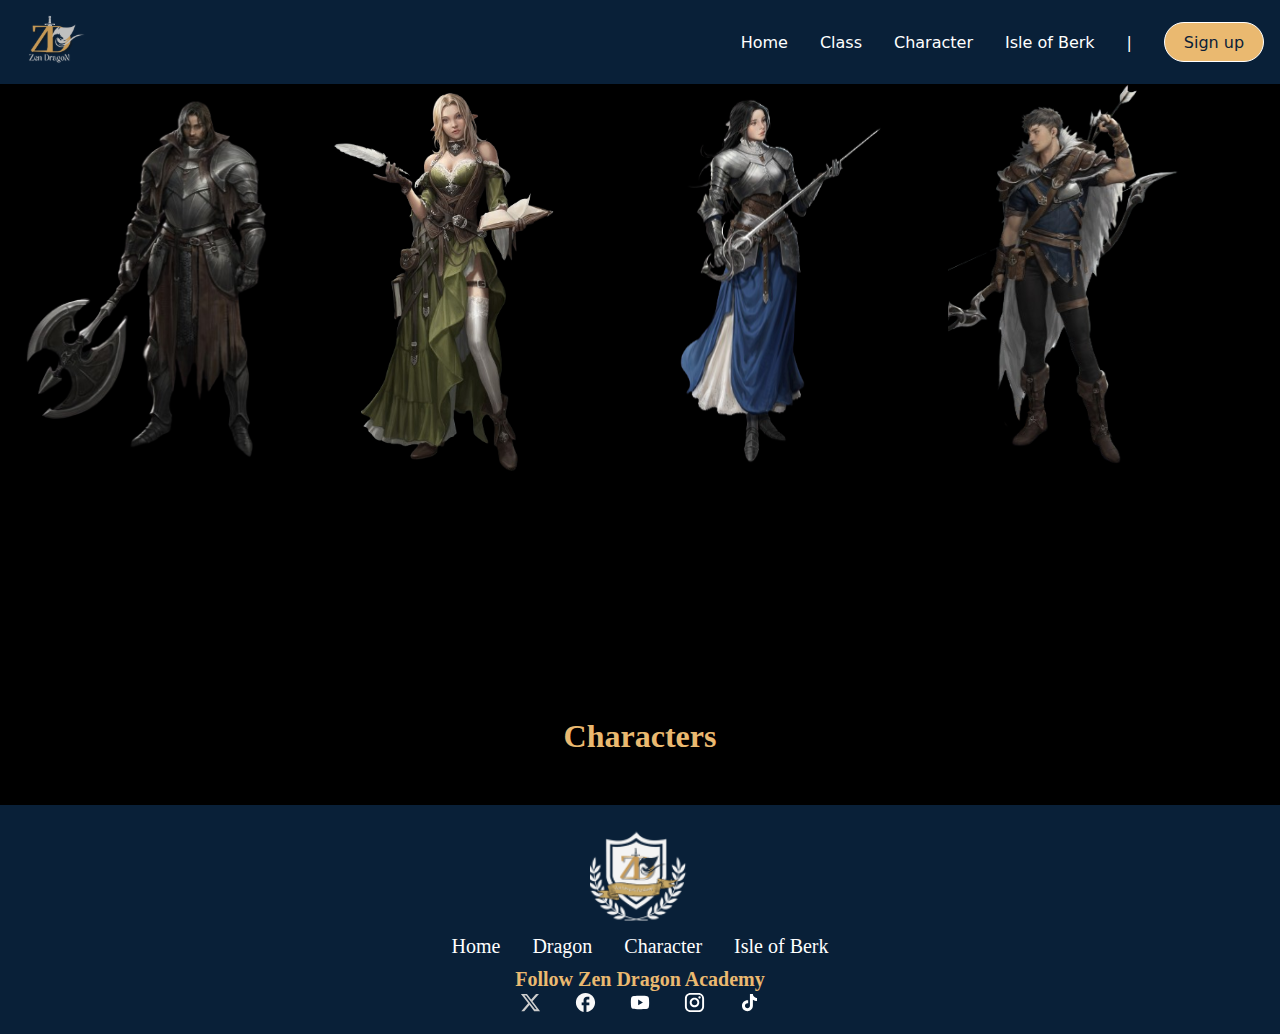
==== character/index.html @ 6b6a1bbd "Update index.html" ====
<!DOCTYPE html>
<html lang="en">
<head>
    <meta charset="UTF-8">
    <meta name="viewport" content="width=device-width, initial-scale=1.0">
    <title>Chracter</title>
    <link rel="stylesheet" href="style.css">
</head>
<body>
    <nav>
        <div class="logo">
            <img src="../asset/logo_navbar.svg" alt="Zen-Dragon-logo" />
        </div>
        <div id="menu-icon" class="menu-icon">
            <img src="../asset/bar.svg">
        </div>
        <ul id="menu-list" class="hidden">
            <li>
                <a href="../main_page/main_page.html">Home</a>
            </li>
            <li>
                <a href="../class/dragon.html">Class</a>
            </li>
            <li>
                <a href="#">Character</a>
            </li>
            <li>
                <a href="../isle/index.html">Isle of Berk</a>
            </li>
            <div class="pembatas">
                <li><a>|</a></li>
            </div>
            <div class="sign-up" id="sign-up">
                <li>
                <a href="../register/register.html">Sign up</a>
                </li>
            </div>
        </ul>
    </nav>
    <main>
        <div class="grid-besar">
            <div class="char" id="maskparent" onclick="showDescription(0)">
                <img src="../asset/char1.svg" id="mask" alt="" class="img-char">
            </div>
            <div class="char" id="maskparent" onclick="showDescription(1)">
                <img src="../asset/char2.svg" id="mask" alt="" class="img-char">
            </div>
            <div class="char" id="maskparent" onclick="showDescription(2)">
                <img src="../asset/char3.svg" id="mask" alt="" class="img-char">
            </div>
            <div class="char" id="maskparent" onclick="showDescription(3)">
                <img src="../asset/char4.svg" id="mask" alt="" class="img-char">
            </div>
        </div>
        <h1 class="h1-judul">Characters</h1>
        <div class="grid-desc" id="desc0" style="display: none;">
            <div class="grid1">
                <img src="../asset/Warrior.webp" alt="" class="img-desc">
                <h1 class="h1-desc">Grim Stonecleaver</h1>
                <h3 class="h3-desc">Sebagai seorang ahli kapak yang terlatih dengan baik, Grim memiliki kekuatan fisik yang luar biasa dan menguasai berbagai teknik pertempuran menggunakan kapak. Dia juga memiliki ketangguhan yang tangguh, memungkinkannya untuk bertahan dalam pertempuran yang penuh tekanan.</h2>
                </div>
            <div class="grid2">
                <img src="../asset/warriorb.webp" alt="" class="img-char-desc">
            </div>
        </div>
        <div class="grid-desc" id="desc1" style="display: none;">
            <div class="grid1">
                <img src="../asset/Mage.webp" alt="" class="img-desc">
                <h1 class="h1-desc">Selena Frostwind</h1>
                <h3 class="h3-desc">Sebagai seorang ahli sihir yang terampil, Selena memiliki akses ke berbagai jenis sihir, mulai dari sihir elemen hingga sihir ilusi. Dia memiliki keahlian yang luar biasa dalam memanipulasi energi sihir dan membangkitkan kekuatan alam.</h2>
                </div>
            <div class="grid2">
                <img src="../asset/elrf.webp" alt="" class="img-char-desc">
            </div>
        </div>
        <div class="grid-desc" id="desc2" style="display: none;">
            <div class="grid1">
                <img src="../asset/Guardian.webp" alt="" class="img-desc">
                <h1 class="h1-desc">Lyra Stormblade</h1>
                <h3 class="h3-desc">Sebagai seorang ahli pedang yang terlatih dengan baik, Lyra menguasai berbagai teknik bela diri dan strategi pertempuran. Kecepatan dan ketepatan gerakannya membuatnya sulit ditandingi dalam pertarungan satu lawan satu.</h2>
                </div>
            <div class="grid2">
                <img src="../asset/guardianb.webp" alt="" class="img-char-desc">
            </div>
        </div>
        <div class="grid-desc" id="desc3" style="display:none;">
            <div class="grid1">
                <img src="../asset/Archer.webp" alt="" class="img-desc">
                <h1 class="h1-desc">Thalgar Ironshield</h1>
                <h3 class="h3-desc">Sebagai seorang ksatria yang terlatih dengan baik, Thalgar menguasai seni bela diri dan taktik pertempuran. Dia juga memiliki kekuatan fisik yang luar biasa dan ketahanan yang tangguh.</h2>
                </div>
            <div class="grid2">
                <img src="../asset/artcher.webp" alt="" class="img-char-desc">
            </div>
        </div>
    </main>
    <footer>
        <img src="../asset/logo_footer.svg" alt="">
        <ul class="ul-footer">
            <li class="li-footer">
                <a href="../main_page/main_page.html" class="a-footer">Home</a>
            </li>
            <li class="li-footer">
                <a href="../class/dragon.html" class="a-footer">Dragon</a>
            </li>
            <li class="li-footer">
                <a href="../character/index.html" class="a-footer">Character</a>
            </li>
            <li class="li-footer">
                <a href="../isle/index.html" class="a-footer">Isle of Berk</a>
            </li>
        </ul>
        <h1 class="h1-footer">Follow Zen Dragon Academy</h1>
        <div class="container-sosmed">
            <img src="../asset/x.svg" alt="" class="img-sosmed">
            <img src="../asset/facebook.svg" alt="" class="img-sosmed">
            <img src="../asset/youtube.svg" alt="" class="img-sosmed">
            <img src="../asset/instagram.svg" alt="" class="img-sosmed">
            <img src="../asset/tiktok.svg" alt="" class="img-sosmed">
        </div>
    </footer>
    <script src="apps.js"></script>
</body>
</html>
---- character/style.css ----
@font-face{
    font-family: 'inknut';
    src: url(./asset/InknutAntiqua-Bold.ttf)format('truetype');
}
*,
html {
padding: 0;
margin: 0;
box-sizing: border-box;
}

body {
background-color: #000000;
}

nav {
position: absolute;
top: 0;
width: 100%;
/* background-color: #092038; */
display: flex;
justify-content: space-between;
padding: 0rem 1rem;
height: 20 dvh;
z-index: 100;
}

nav:hover{
background-color: #092038;
transition: all 0.5s ease;
}
nav ul {
display: flex;
align-items: center;
gap: 2rem;
list-style: none;
}

nav div img {
width: 80px;
justify-content: center;
}

nav ul li a {
text-decoration: none;
font-family: 'inknut',system-ui, -apple-system, BlinkMacSystemFont, 'Segoe UI', Roboto, Oxygen, Ubuntu, Cantarell, 'Open Sans', 'Helvetica Neue', sans-serif;
color: #ffffff;
font-weight: 500;
padding: 8px 0;
transition: all;
transition-duration: 300ms;
}
nav ul #login:hover{
border: 3px solid #af8a54;
border-spacing: 30px;
border-radius: 20px;
background-color: rgb(255, 255, 255);
width: 100px;
height: 40px;
color: #cc7c05;
transition: all;
}

nav ul #sign-up a{
color: #092038;
}
nav ul #sign-up {
border: 1.5px solid #ffffff;
border-radius: 20px;
background-color: #EAB970;
width: 100px;
height: 40px;
align-content: center;
text-align: center;
}

nav ul #sign-up:hover{
border: 3px solid #ffffff;
border-spacing: 30px;
border-radius: 20px;
background-color: #C69956;
width: 100px;
height: 40px;
transition: all;
}

nav ul li a:hover {
color: #EAB970;
border-bottom: 1px solid #EAB970;
}

.menu-icon {
width: 40px;
display: none;
margin: 3vw;
}

main {
    background-image: url(./asset/char.webp);
    background-repeat: no-repeat;
    background-size: cover;
    background-color: black;
    padding-top: 2rem;
    background-position: -10px 1px;
}

.grid-besar{
    
    display: grid;
    grid-template-columns: 1fr 1fr 1fr 1fr;
    height: 80vh;
    width: 100%;
    margin-bottom: 1rem;
    padding: 25px;
}

.img-char{
    width: 19vw;
}

#mask:hover {
    filter: drop-shadow(0 0 0.75rem rgb(212, 163, 0));
    /* backdrop-filter: blur(15px) saturate(3); */
}
#maskparent {
    background-repeat: no-repeat;
    background-image: url("/mask.png");
}

.h1-judul{
    position: relative;
    top: -50px;
    width: 100%;
}

.h1-judul:hover{
text-shadow: 0px 0px 10px rgba(234, 185, 112, 0.32),
1px 1px 16px rgba(234, 185, 112, 0.27),
3px 3px 37px rgba(234, 185, 112, 0.23),
5px 5px 66px rgba(234, 185, 112, 0.18),
8px 8px 103px rgba(234, 185, 112, 0.14),
12px 12px 148px rgba(234, 185, 112, 0.09),
16px 16px 202px rgba(234, 185, 112, 0.05);
cursor: pointer;

}

.char:hover{
    transform: scale(1.07);
    transition: 0.2s ease-in-out;
    max-width: 10vw;
    cursor:pointer;
}

.grid-desc{
    border-top: 2px solid #EAB970;
    box-shadow: 0px -4px 4px rgba(234, 185, 112, 0.14),
    1px -16px 16px rgba(234, 185, 112, 0.12),
    3px -37px 37px rgba(234, 185, 112, 0.10),
    5px -65px 66px rgba(234, 185, 112, 0.08),
    8px -102px 103px rgba(234, 185, 112, 0.06),
    12px -147px 148px rgba(234, 185, 112, 0.04),
    16px -200px 202px rgba(234, 185, 112, 0.02);

    display: flex;
    width: 100%;
    /* grid-template-columns: 1.5fr 1fr; */
    padding: 20px;
    max-width: 100% ;
    height: 100vh;
}

.h1-desc{
    padding-top:30px;
    padding-bottom: 20px;
}

.grid1{
    text-align: center;
    padding-left: 70px;
    display: flex;
    justify-content: center;
    align-items: center;
    flex-direction: column;
}

.char{
    scroll-behavior: smooth;
}
.h1-judul{
    font-family: 'inknut';
    text-align: center;
    color: #EAB970;
}

.h1-desc{
    color: #EAB970;
    font-family: 'inknut';
}

.h3-desc{
    color: white;
    font-family: 'inknut';
    word-spacing: 1px;
}

.img-char-desc{
    padding-top: 100px;
    width: 20vw;
    max-width: 20vw;
}

.grid2{
    display: flex;
    justify-content: center;
    align-items: center;
}

#desc3{
    background-image: url(./asset/archer_page.webp);
    background-repeat: no-repeat;
    background-size: cover;
}

#desc0{
    background-image: url(./asset/darya-dubina-dubina-11-final2.jpg);
    background-repeat: no-repeat;
    background-size: cover;
}

#desc2{
    background-image: url(./asset/oliver-beck-int.jpg);
    /* background-color: black; */
    background-repeat: no-repeat;
    background-size: cover;
}

#desc1{
    background-image: url(./asset/huasen-zhang-553.jpg);
    background-repeat: no-repeat;
    background-size: cover;
}

.img-desc{
    position: relative;
    top: 50px;
}

img{
    -webkit-user-drag: none;
}

footer{
    background-color: #092038;
    display: flex;
    flex-direction: column;
    justify-content: center;
    align-items: center;
    padding: 20px;
}

.ul-footer{
    display: flex;
    gap: 2rem;
    padding: 10px;
}

.li-footer{
    list-style: none;
}

.a-footer{
    font-size: 20px;
    text-decoration: none;
    color: #ffffff;
}

.a-footer:hover{
    text-decoration: underline;
}

.h1-footer{
    font-family: 'inknut';
    color: #EAB970;
    max-width: 90%;
    font-size: 20px;
}

.container-sosmed{
    display: flex;
    gap: 2rem;
    cursor: pointer;
    justify-content: center;
    align-items: center;
}

.logo-footer{
    width: 5%;
}

.img-sosmed{
    width: 6%;
}

@media screen and (min-width:540px) and (max-width: 1024px) {
    nav {
        flex-wrap: wrap;
        position: fixed;
        width: 100%;
        top: 0;
        padding-bottom: 0vh;
        justify-items: center;
    }
    
    nav ul .pembatas{
        display: none;
    }
    
    nav ul{
        flex-direction: column;
        width: 100%;
        margin-bottom: 3vh;
    }
    #login{
        align-content: center;
        align-items: center;
    }
    #login li{
        margin-bottom: 0.5vw;
    }
    
    #sign-up{
        align-content: center;
        align-items: center;
    }
    #sign-up li{
        margin-bottom: 0.5vw;
    }
    nav ul li{
        margin-bottom: -2vh;
    }
    
    /* nav ul li:last-of-type {
        padding-bottom: 8px;
      } */
    
    nav ul.hidden {
        display: none;
    }
    .logo{
        margin-bottom: -10px;
    }
    .menu-icon {
        display: flex;
        align-items: center;
}
    
    nav ul #sign-up {
        align-content: center;
        text-align: center;
    }

    main{
        padding-top: 7rem;
    }

    .grid-desc{
        display: block;
        /* background-color: rgb(255, 0, 0); */
        padding:10px;
    }

    .h1-desc{
        padding-top:30px;
        padding-bottom: 20px;
    }
    
    .grid1{
        /* background-color: #af8a54; */
        padding: 0;
    }

    .grid2{
        display: flex;
        justify-content: center;
        align-items: center;
    }

    .img-char-desc{
        width: 25vw;
        padding-top: 0;
    }

    .char:hover{
        transform: none;
        box-shadow: none;
        border-radius: none;
    }

}



@media screen and (min-width: 300px) and (max-width: 539px) {
    nav {
        background-color: #092038;
        display: flex;
        flex-wrap: wrap;
        width: 100%;
        top: 0;
        padding-bottom: 0vh;
        justify-items: center;
      }
      
      nav ul .pembatas{
        display: none;
      }
      
      nav ul{
        /* border: solid green; */
        flex-direction: column;
        width: 100%;
        margin-bottom: 3vh;
        text-align: center;
        
      }
      #login{
        align-content: center;
        align-items: center;
      }
      #login li{ 
        margin-bottom: 0.5vw;
      }
      
      #sign-up{
        align-content: center;
        align-items: center;
      }
      #sign-up li{
        margin-bottom: 0.5vw;
      }
      nav ul li{
        margin-bottom: -2vh;
        text-align: center;
      }
      
      nav ul.hidden {
        display: none;
      }
      .logo img{
      height: 7vh;
      max-height: 7vh;
      /* border: solid red; */
      align-items: center;
    }
    .menu-icon {
      display: flex;
      align-items: center;
      /* border: solid blue; */
      width: 3vw;
    }
    
    nav ul #sign-up {
      align-content: center;
      text-align: center;
    }

    main{
        padding-top: 7rem;
        background-repeat: repeat;
    }

    .h1-judul{
        padding-top: 2rem;
        font-size: 20px;
    }

    .grid-besar{
        max-height: 75vh;
        justify-content: center;
        align-items: center;
    }
    .grid-desc{
        display: flex;
        flex-direction: column;
        /* background-color: rgb(255, 0, 0); */
        padding:10px;
        height: 90vh;
        max-height: 107vh;
        justify-content: center;
        align-items: center;
    }

    .h1-desc{
        padding-top:50px;
        padding-bottom: 20px;
        font-size: 25px;
    }

    .h3-desc{
        font-size: 12px;
        width: 70%;
    }
    
    .grid1{
        /* background-color: #af8a54; */
        padding: 0;
        display: flex;
        justify-content: center;
        align-items: center;
        flex-direction: column;
    }

    .grid2{
        display: flex;
        justify-content: center;
        align-items: center;
    }

    .img-char-desc{
        width: 40vw;
        max-width: 60vw;
        padding-top: 0;
    }

    .char:hover{
        transform: none;
        box-shadow: none;
        border-radius: none;
    }

    .logo-footer{
        width: 20%;
    }

    .ul-footer{
        display: flex;
        gap: 2rem;
        padding: 10px;
    }
    
    .li-footer{
        list-style: none;
    }
    
    .a-footer{
        font-size: 15px;
        text-decoration: none;
        color: #ffffff;
    }
    
    .a-footer:hover{
        text-decoration: underline;
    }
    
    .h1-footer{
        font-family: 'inknut';
        color: #EAB970;
        font-size: 15px;
    }
    
    .container-sosmed{
        display: flex;
        gap: 1rem;
        cursor: pointer;
        justify-content: center;
        align-items: center;
    }

    .img-sosmed{
        width: 10%;
    }

    footer{
        width: 100%;
    }

}
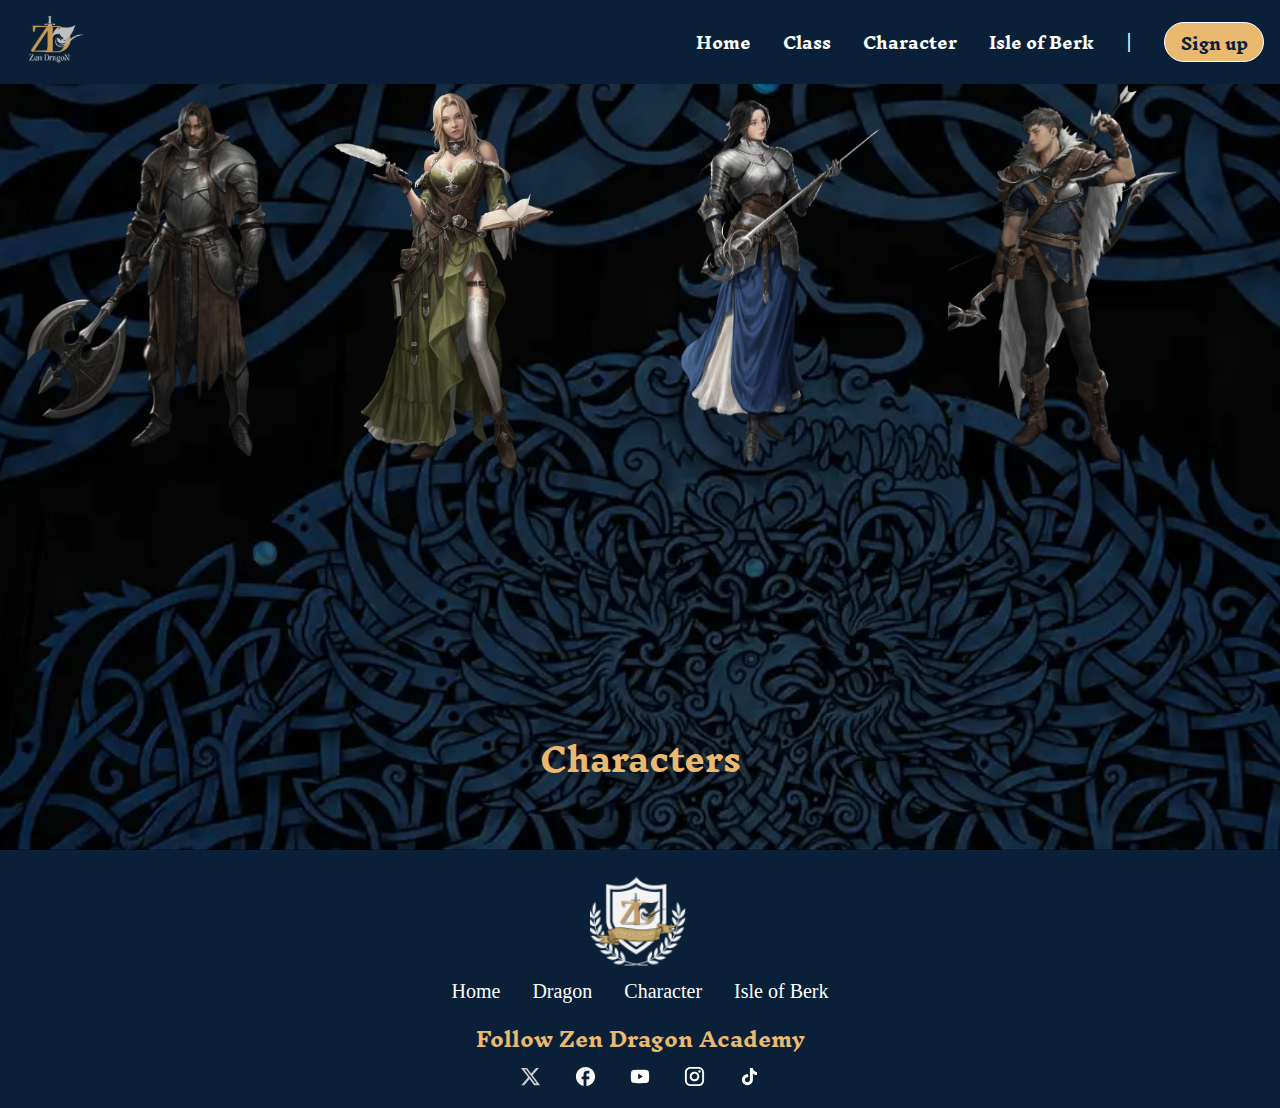
==== commit 524492d7: "Update index.html" ====
--- a/character/index.html
+++ b/character/index.html
@@ -57,7 +57,7 @@
             <div class="grid1">
                 <img src="../asset/Warrior.webp" alt="" class="img-desc">
                 <h1 class="h1-desc">Grim Stonecleaver</h1>
-                <h3 class="h3-desc">Sebagai seorang ahli kapak yang terlatih dengan baik, Grim memiliki kekuatan fisik yang luar biasa dan menguasai berbagai teknik pertempuran menggunakan kapak. Dia juga memiliki ketangguhan yang tangguh, memungkinkannya untuk bertahan dalam pertempuran yang penuh tekanan.</h2>
+                <h3 class="h3-desc">As a skilled and well-trained axe wielder, Grim possesses extraordinary physical strength and mastery over various battle techniques using his axe. He also boasts formidable resilience, allowing him to endure in high-pressure combat situations.</h2>
                 </div>
             <div class="grid2">
                 <img src="../asset/warriorb.webp" alt="" class="img-char-desc">
@@ -67,7 +67,8 @@
             <div class="grid1">
                 <img src="../asset/Mage.webp" alt="" class="img-desc">
                 <h1 class="h1-desc">Selena Frostwind</h1>
-                <h3 class="h3-desc">Sebagai seorang ahli sihir yang terampil, Selena memiliki akses ke berbagai jenis sihir, mulai dari sihir elemen hingga sihir ilusi. Dia memiliki keahlian yang luar biasa dalam memanipulasi energi sihir dan membangkitkan kekuatan alam.</h2>
+                <h3 class="h3-desc">
+As a skilled sorceress, Selena has access to various types of magic, ranging from elemental spells to illusion magic. She possesses exceptional proficiency in manipulating magical energies and harnessing the power of nature.</h2>
                 </div>
             <div class="grid2">
                 <img src="../asset/elrf.webp" alt="" class="img-char-desc">
@@ -77,7 +78,7 @@
             <div class="grid1">
                 <img src="../asset/Guardian.webp" alt="" class="img-desc">
                 <h1 class="h1-desc">Lyra Stormblade</h1>
-                <h3 class="h3-desc">Sebagai seorang ahli pedang yang terlatih dengan baik, Lyra menguasai berbagai teknik bela diri dan strategi pertempuran. Kecepatan dan ketepatan gerakannya membuatnya sulit ditandingi dalam pertarungan satu lawan satu.</h2>
+                <h3 class="h3-desc">As a proficient swordswoman, Lyra masters various martial techniques and battle strategies. Her speed and precision in movement make her unmatched in one-on-one combat.</h2>
                 </div>
             <div class="grid2">
                 <img src="../asset/guardianb.webp" alt="" class="img-char-desc">
@@ -87,7 +88,7 @@
             <div class="grid1">
                 <img src="../asset/Archer.webp" alt="" class="img-desc">
                 <h1 class="h1-desc">Thalgar Ironshield</h1>
-                <h3 class="h3-desc">Sebagai seorang ksatria yang terlatih dengan baik, Thalgar menguasai seni bela diri dan taktik pertempuran. Dia juga memiliki kekuatan fisik yang luar biasa dan ketahanan yang tangguh.</h2>
+                <h3 class="h3-desc">As a well-trained knight, Thalgar masters the art of martial combat and battle tactics. He also possesses extraordinary physical strength and formidable endurance.</h2>
                 </div>
             <div class="grid2">
                 <img src="../asset/artcher.webp" alt="" class="img-char-desc">
--- a/character/style.css
+++ b/character/style.css
@@ -1,6 +1,6 @@
 @font-face{
     font-family: 'inknut';
-    src: url(./asset/InknutAntiqua-Bold.ttf)format('truetype');
+    src: url(../asset/InknutAntiqua-Bold.ttf)format('truetype');
 }
 *,
 html {
@@ -96,7 +96,7 @@
 }
 
 main {
-    background-image: url(./asset/char.webp);
+    background-image: url(../asset/char.webp);
     background-repeat: no-repeat;
     background-size: cover;
     background-color: black;
@@ -217,26 +217,26 @@
 }
 
 #desc3{
-    background-image: url(./asset/archer_page.webp);
+    background-image: url(../asset/archer_page.webp);
     background-repeat: no-repeat;
     background-size: cover;
 }
 
 #desc0{
-    background-image: url(./asset/darya-dubina-dubina-11-final2.jpg);
+    background-image: url(../asset/darya-dubina-dubina-11-final2.jpg);
     background-repeat: no-repeat;
     background-size: cover;
 }
 
 #desc2{
-    background-image: url(./asset/oliver-beck-int.jpg);
+    background-image: url(../asset/oliver-beck-int.jpg);
     /* background-color: black; */
     background-repeat: no-repeat;
     background-size: cover;
 }
 
 #desc1{
-    background-image: url(./asset/huasen-zhang-553.jpg);
+    background-image: url(../asset/huasen-zhang-553.jpg);
     background-repeat: no-repeat;
     background-size: cover;
 }
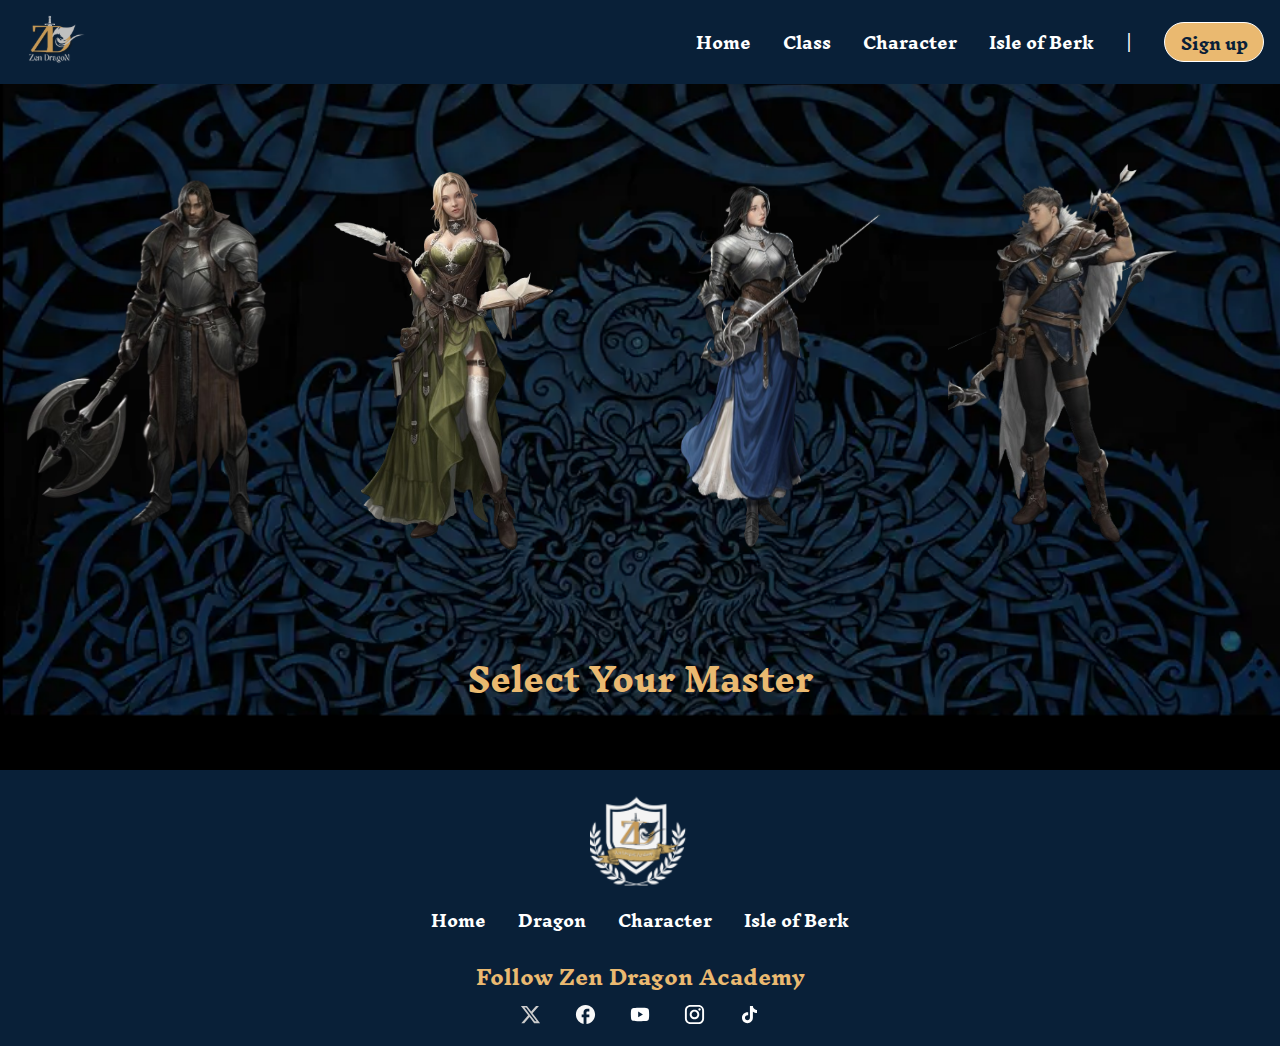
==== commit 14cdc9f2: "init" ====
--- a/character/index.html
+++ b/character/index.html
@@ -52,7 +52,7 @@
                 <img src="../asset/char4.svg" id="mask" alt="" class="img-char">
             </div>
         </div>
-        <h1 class="h1-judul">Characters</h1>
+        <h1 class="h1-judul">Select Your Master</h1>
         <div class="grid-desc" id="desc0" style="display: none;">
             <div class="grid1">
                 <img src="../asset/Warrior.webp" alt="" class="img-desc">
@@ -71,7 +71,7 @@
 As a skilled sorceress, Selena has access to various types of magic, ranging from elemental spells to illusion magic. She possesses exceptional proficiency in manipulating magical energies and harnessing the power of nature.</h2>
                 </div>
             <div class="grid2">
-                <img src="../asset/elrf.webp" alt="" class="img-char-desc">
+                <img src="../asset/elrf.webp" alt="" class="img-char-desc" id="char">
             </div>
         </div>
         <div class="grid-desc" id="desc2" style="display: none;">
--- a/character/style.css
+++ b/character/style.css
@@ -10,7 +10,9 @@
 }
 
 body {
-background-color: #000000;
+    width: 100vw;
+    height: 100vh;
+    background-color: #000000;
 }
 
 nav {
@@ -98,20 +100,24 @@
 main {
     background-image: url(../asset/char.webp);
     background-repeat: no-repeat;
-    background-size: cover;
+    background-size: 100%;
     background-color: black;
     padding-top: 2rem;
-    background-position: -10px 1px;
+    background-position: 0px 1px;
+}
+main img{
+    display: block;
+    position: relative;
 }
 
 .grid-besar{
-    
     display: grid;
     grid-template-columns: 1fr 1fr 1fr 1fr;
-    height: 80vh;
+    height: 50vw;
     width: 100%;
     margin-bottom: 1rem;
     padding: 25px;
+    align-items: center;
 }
 
 .img-char{
@@ -173,6 +179,7 @@
 .h1-desc{
     padding-top:30px;
     padding-bottom: 20px;
+    font-size: 3vw;
 }
 
 .grid1{
@@ -196,12 +203,16 @@
 .h1-desc{
     color: #EAB970;
     font-family: 'inknut';
+    text-shadow: 2px 2px 5px rgba(0, 0, 0, 1);
 }
 
 .h3-desc{
     color: white;
     font-family: 'inknut';
+    text-shadow: 2px 2px 5px rgba(0, 0, 0, 1);
     word-spacing: 1px;
+    font-weight: bold;
+    font-size: 1.3vw;
 }
 
 .img-char-desc{
@@ -229,12 +240,11 @@
 }
 
 #desc2{
-    background-image: url(../asset/oliver-beck-int.jpg);
+    background-image: url(../asset/ol.webp);
     /* background-color: black; */
     background-repeat: no-repeat;
     background-size: cover;
 }
-
 #desc1{
     background-image: url(../asset/huasen-zhang-553.jpg);
     background-repeat: no-repeat;
@@ -249,7 +259,9 @@
 img{
     -webkit-user-drag: none;
 }
-
+.grid2 img{
+    max-width: 50vw;
+}
 footer{
     background-color: #092038;
     display: flex;
@@ -257,6 +269,10 @@
     justify-content: center;
     align-items: center;
     padding: 20px;
+    /*  */
+    /* position: absolute;
+    width: 100%;
+    bottom: 0; */
 }
 
 .ul-footer{
@@ -270,13 +286,15 @@
 }
 
 .a-footer{
-    font-size: 20px;
+    font-size: 1.25vw;
     text-decoration: none;
     color: #ffffff;
+    font-family: 'inknut';
 }
 
 .a-footer:hover{
     text-decoration: underline;
+    color: #EAB970;
 }
 
 .h1-footer{
@@ -365,20 +383,35 @@
     }
 
     .grid-desc{
-        display: block;
+        display: flex;
+        flex-direction: column;
         /* background-color: rgb(255, 0, 0); */
         padding:10px;
+        height: 90vh;
+        max-height: 107vh;
+        justify-content: center;
+        align-items: center;
     }
 
     .h1-desc{
         padding-top:30px;
         padding-bottom: 20px;
+        font-size: 4vw;
+    }
+
+    .h3-desc{
+        padding-left: 10vw;
+        padding-right: 10vw;
+        font-size: 2.2vw;
     }
     
     .grid1{
         /* background-color: #af8a54; */
         padding: 0;
     }
+    .grid1 img{
+        width: 17vw;
+    }
 
     .grid2{
         display: flex;
@@ -387,7 +420,7 @@
     }
 
     .img-char-desc{
-        width: 25vw;
+        width: 40vw;
         padding-top: 0;
     }
 
@@ -544,7 +577,7 @@
     }
     
     .a-footer{
-        font-size: 15px;
+        font-size: 2vw;
         text-decoration: none;
         color: #ffffff;
     }
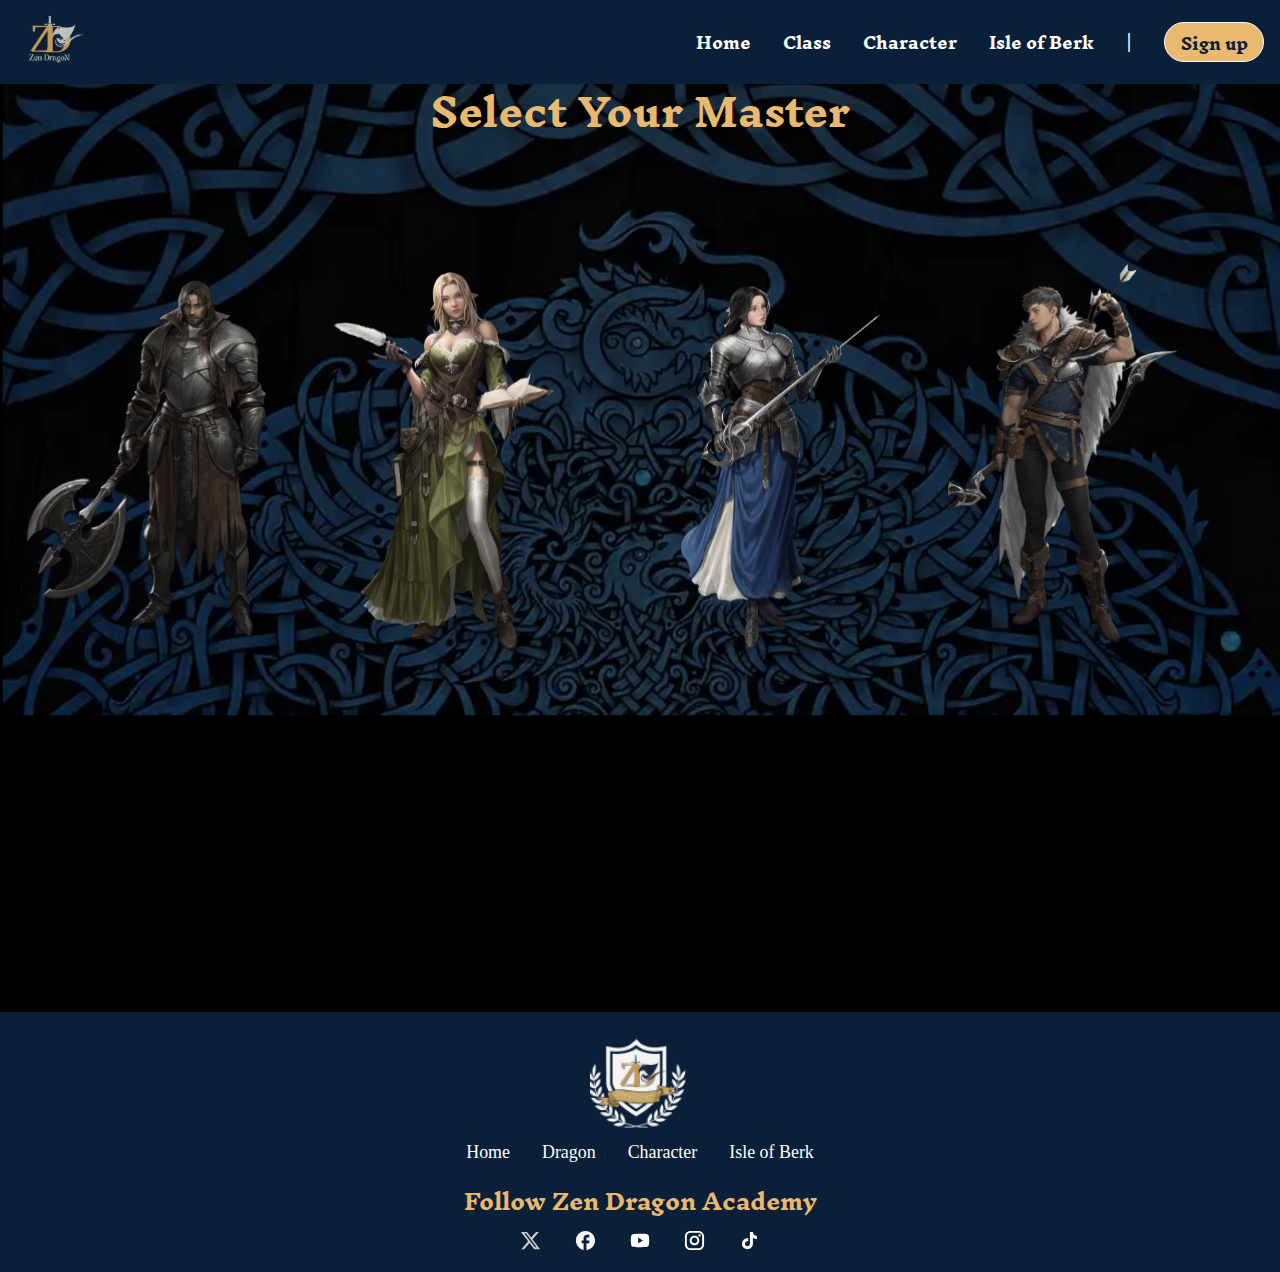
==== commit ffd6e5b6: "init" ====
--- a/character/index.html
+++ b/character/index.html
@@ -39,20 +39,22 @@
     </nav>
     <main>
         <div class="grid-besar">
-            <div class="char" id="maskparent" onclick="showDescription(0)">
-                <img src="../asset/char1.svg" id="mask" alt="" class="img-char">
-            </div>
-            <div class="char" id="maskparent" onclick="showDescription(1)">
-                <img src="../asset/char2.svg" id="mask" alt="" class="img-char">
-            </div>
-            <div class="char" id="maskparent" onclick="showDescription(2)">
-                <img src="../asset/char3.svg" id="mask" alt="" class="img-char">
-            </div>
-            <div class="char" id="maskparent" onclick="showDescription(3)">
-                <img src="../asset/char4.svg" id="mask" alt="" class="img-char">
+            <h1 class="h1-judul">Select Your Master</h1>
+            <div class="char2">
+                <div class="char" id="maskparent" onclick="showDescription(0)">
+                    <img src="../asset/char1.svg" id="mask" alt="" class="img-char">
+                </div>
+                <div class="char" id="maskparent" onclick="showDescription(1)">
+                    <img src="../asset/char2.svg" id="mask" alt="" class="img-char">
+                </div>
+                <div class="char" id="maskparent" onclick="showDescription(2)">
+                    <img src="../asset/char3.svg" id="mask" alt="" class="img-char">
+                </div>
+                <div class="char" id="maskparent" onclick="showDescription(3)">
+                    <img src="../asset/char4.svg" id="mask" alt="" class="img-char">
+                </div>
             </div>
         </div>
-        <h1 class="h1-judul">Select Your Master</h1>
         <div class="grid-desc" id="desc0" style="display: none;">
             <div class="grid1">
                 <img src="../asset/Warrior.webp" alt="" class="img-desc">
--- a/character/style.css
+++ b/character/style.css
@@ -102,7 +102,7 @@
     background-repeat: no-repeat;
     background-size: 100%;
     background-color: black;
-    padding-top: 2rem;
+    padding-top: 7rem;
     background-position: 0px 1px;
 }
 main img{
@@ -111,11 +111,14 @@
 }
 
 .grid-besar{
+    /* border: 2px white solid; */
+    height: 100vh;
+}
+
+.char2{
     display: grid;
     grid-template-columns: 1fr 1fr 1fr 1fr;
-    height: 50vw;
     width: 100%;
-    margin-bottom: 1rem;
     padding: 25px;
     align-items: center;
 }
@@ -137,6 +140,7 @@
     position: relative;
     top: -50px;
     width: 100%;
+    font-size: 3vw;
 }
 
 .h1-judul:hover{
@@ -240,7 +244,7 @@
 }
 
 #desc2{
-    background-image: url(../asset/ol.webp);
+    background-image: url(../asset/oliver-beck-int.jpg);
     /* background-color: black; */
     background-repeat: no-repeat;
     background-size: cover;
@@ -269,10 +273,6 @@
     justify-content: center;
     align-items: center;
     padding: 20px;
-    /*  */
-    /* position: absolute;
-    width: 100%;
-    bottom: 0; */
 }
 
 .ul-footer{
@@ -286,22 +286,20 @@
 }
 
 .a-footer{
-    font-size: 1.25vw;
+    font-size: 1.4vw;
     text-decoration: none;
     color: #ffffff;
-    font-family: 'inknut';
 }
 
 .a-footer:hover{
     text-decoration: underline;
-    color: #EAB970;
 }
 
 .h1-footer{
     font-family: 'inknut';
     color: #EAB970;
     max-width: 90%;
-    font-size: 20px;
+    font-size: 1.7vw;
 }
 
 .container-sosmed{
@@ -318,6 +316,10 @@
 
 .img-sosmed{
     width: 6%;
+}
+
+.img-desc{
+    width: 1vw;
 }
 
 @media screen and (min-width:540px) and (max-width: 1024px) {
@@ -509,7 +511,8 @@
     }
 
     .grid-besar{
-        max-height: 75vh;
+        height: 45vh;
+        max-height: 100vh;
         justify-content: center;
         align-items: center;
     }
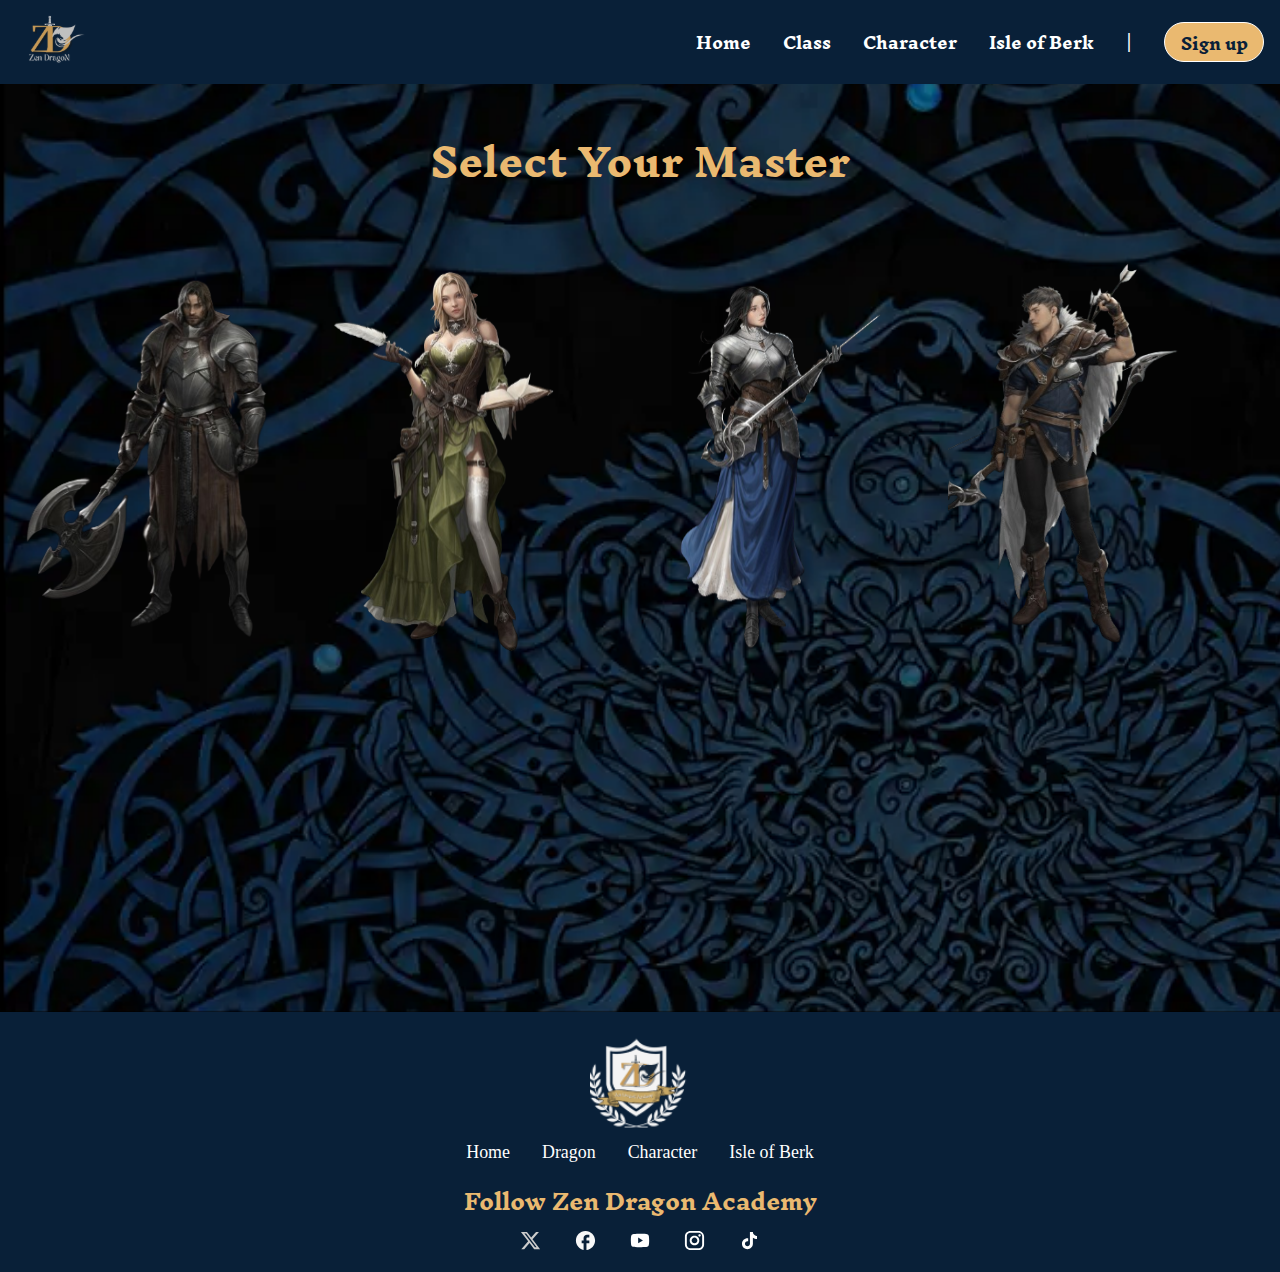
==== commit 32722b50: "init" ====
--- a/character/index.html
+++ b/character/index.html
@@ -9,34 +9,34 @@
 <body>
     <nav>
         <div class="logo">
-            <img src="../asset/logo_navbar.svg" alt="Zen-Dragon-logo" />
+          <img src="../asset/logo_navbar.svg" alt="Zen-Dragon-logo" />
         </div>
         <div id="menu-icon" class="menu-icon">
-            <img src="../asset/bar.svg">
+          <img src="../asset/bar.svg">
         </div>
         <ul id="menu-list" class="hidden">
+          <li>
+            <a href="../main_page/main_page.html">Home</a>
+          </li>
+          <li>
+            <a href="#">Class</a>
+          </li>
+          <li>
+            <a href="../character/index.html">Character</a>
+          </li>
+          <li>
+            <a href="../isle/index.html">Isle of Berk</a>
+          </li>
+          <div class="pembatas">
+            <li><a>|</a></li>
+          </div>
+          <div class="sign-up" id="sign-up">
             <li>
-                <a href="../main_page/main_page.html">Home</a>
+              <a href="../register/register.html">Sign up</a>
             </li>
-            <li>
-                <a href="../class/dragon.html">Class</a>
-            </li>
-            <li>
-                <a href="#">Character</a>
-            </li>
-            <li>
-                <a href="../isle/index.html">Isle of Berk</a>
-            </li>
-            <div class="pembatas">
-                <li><a>|</a></li>
-            </div>
-            <div class="sign-up" id="sign-up">
-                <li>
-                <a href="../register/register.html">Sign up</a>
-                </li>
-            </div>
+          </div>
         </ul>
-    </nav>
+      </nav>
     <main>
         <div class="grid-besar">
             <h1 class="h1-judul">Select Your Master</h1>
@@ -69,8 +69,7 @@
             <div class="grid1">
                 <img src="../asset/Mage.webp" alt="" class="img-desc">
                 <h1 class="h1-desc">Selena Frostwind</h1>
-                <h3 class="h3-desc">
-As a skilled sorceress, Selena has access to various types of magic, ranging from elemental spells to illusion magic. She possesses exceptional proficiency in manipulating magical energies and harnessing the power of nature.</h2>
+                <h3 class="h3-desc">As a skilled sorceress, Selena has access to various types of magic, ranging from elemental spells to illusion magic. She possesses exceptional proficiency in manipulating magical energies and harnessing the power of nature.</h2>
                 </div>
             <div class="grid2">
                 <img src="../asset/elrf.webp" alt="" class="img-char-desc" id="char">
--- a/character/style.css
+++ b/character/style.css
@@ -1,118 +1,114 @@
 @font-face{
     font-family: 'inknut';
     src: url(../asset/InknutAntiqua-Bold.ttf)format('truetype');
-}
-*,
-html {
-padding: 0;
-margin: 0;
-box-sizing: border-box;
-}
-
-body {
-    width: 100vw;
-    height: 100vh;
+  }
+  *,
+  html {
+    padding: 0;
+    margin: 0;
+    box-sizing: border-box;
+  }
+  
+  body {
     background-color: #000000;
-}
-
-nav {
-position: absolute;
-top: 0;
-width: 100%;
-/* background-color: #092038; */
-display: flex;
-justify-content: space-between;
-padding: 0rem 1rem;
-height: 20 dvh;
-z-index: 100;
-}
-
-nav:hover{
-background-color: #092038;
-transition: all 0.5s ease;
-}
-nav ul {
-display: flex;
-align-items: center;
-gap: 2rem;
-list-style: none;
-}
-
-nav div img {
-width: 80px;
-justify-content: center;
-}
-
-nav ul li a {
-text-decoration: none;
-font-family: 'inknut',system-ui, -apple-system, BlinkMacSystemFont, 'Segoe UI', Roboto, Oxygen, Ubuntu, Cantarell, 'Open Sans', 'Helvetica Neue', sans-serif;
-color: #ffffff;
-font-weight: 500;
-padding: 8px 0;
-transition: all;
-transition-duration: 300ms;
-}
-nav ul #login:hover{
-border: 3px solid #af8a54;
-border-spacing: 30px;
-border-radius: 20px;
-background-color: rgb(255, 255, 255);
-width: 100px;
-height: 40px;
-color: #cc7c05;
-transition: all;
-}
-
-nav ul #sign-up a{
-color: #092038;
-}
-nav ul #sign-up {
-border: 1.5px solid #ffffff;
-border-radius: 20px;
-background-color: #EAB970;
-width: 100px;
-height: 40px;
-align-content: center;
-text-align: center;
-}
-
-nav ul #sign-up:hover{
-border: 3px solid #ffffff;
-border-spacing: 30px;
-border-radius: 20px;
-background-color: #C69956;
-width: 100px;
-height: 40px;
-transition: all;
-}
-
-nav ul li a:hover {
-color: #EAB970;
-border-bottom: 1px solid #EAB970;
-}
-
-.menu-icon {
-width: 40px;
-display: none;
-margin: 3vw;
-}
+  }
+  
+  nav {
+    position: absolute;
+    top: 0;
+    width: 100%;
+    /* background-color: #092038; */
+    display: flex;
+    justify-content: space-between;
+    padding: 0rem 1rem;
+    height: 20 dvh;
+    z-index: 100;
+  }
+  
+  nav:hover{
+    background-color: #092038;
+    transition: all 0.5s ease;
+  }
+  nav ul {
+    display: flex;
+    align-items: center;
+    gap: 2rem;
+    list-style: none;
+  }
+  
+  nav div img {
+    width: 80px;
+    justify-content: center;
+  }
+  
+  nav ul li a {
+    text-decoration: none;
+    font-family: 'inknut',system-ui, -apple-system, BlinkMacSystemFont, 'Segoe UI', Roboto, Oxygen, Ubuntu, Cantarell, 'Open Sans', 'Helvetica Neue', sans-serif;
+    color: #ffffff;
+    font-weight: 500;
+    padding: 8px 0;
+    transition: all;
+    transition-duration: 300ms;
+  }
+  nav ul #login:hover{
+    border: 3px solid #af8a54;
+    border-spacing: 30px;
+    border-radius: 20px;
+    background-color: rgb(255, 255, 255);
+    width: 100px;
+    height: 40px;
+    color: #cc7c05;
+    transition: all;
+  }
+  
+  nav ul #sign-up a{
+    color: #092038;
+  }
+  nav ul #sign-up {
+    border: 1.5px solid #ffffff;
+    border-radius: 20px;
+    background-color: #EAB970;
+    width: 100px;
+    height: 40px;
+    align-content: center;
+    text-align: center;
+  }
+  
+  nav ul #sign-up:hover{
+    border: 3px solid #ffffff;
+    border-spacing: 30px;
+    border-radius: 20px;
+    background-color: #C69956;
+    width: 100px;
+    height: 40px;
+    transition: all;
+  }
+  
+  nav ul li a:hover {
+    color: #EAB970;
+    border-bottom: 1px solid #EAB970;
+  }
+  
+  .menu-icon {
+    width: 40px;
+    display: none;
+    margin: 3vw;
+  }
 
 main {
-    background-image: url(../asset/char.webp);
-    background-repeat: no-repeat;
-    background-size: 100%;
     background-color: black;
     padding-top: 7rem;
     background-position: 0px 1px;
-}
-main img{
-    display: block;
-    position: relative;
+    background-image: url(../asset/char.webp);
+    background-repeat: no-repeat;
+    background-size: cover;
 }
 
 .grid-besar{
     /* border: 2px white solid; */
     height: 100vh;
+    /* background-color: white; */
+    width: 100vw;
 }
 
 .char2{
@@ -121,6 +117,7 @@
     width: 100%;
     padding: 25px;
     align-items: center;
+    justify-content: center;
 }
 
 .img-char{
@@ -137,9 +134,6 @@
 }
 
 .h1-judul{
-    position: relative;
-    top: -50px;
-    width: 100%;
     font-size: 3vw;
 }
 
@@ -152,7 +146,6 @@
 12px 12px 148px rgba(234, 185, 112, 0.09),
 16px 16px 202px rgba(234, 185, 112, 0.05);
 cursor: pointer;
-
 }
 
 .char:hover{
@@ -175,7 +168,7 @@
     display: flex;
     width: 100%;
     /* grid-template-columns: 1.5fr 1fr; */
-    padding: 20px;
+    padding: 20px; 
     max-width: 100% ;
     height: 100vh;
 }
@@ -382,6 +375,21 @@
 
     main{
         padding-top: 7rem;
+        background-repeat: no-repeat;
+        background-size: cover;
+    }
+
+    .grid-besar{
+        height: 73.5vh;
+        display: flex;
+        flex-direction: column;
+        justify-content: center;
+        align-items: center;
+    }
+
+    .char2{
+        justify-content: center;
+        align-items: center;
     }
 
     .grid-desc{
@@ -502,7 +510,8 @@
 
     main{
         padding-top: 7rem;
-        background-repeat: repeat;
+        background-repeat: no-repeat;
+        background-size: cover;
     }
 
     .h1-judul{
@@ -511,8 +520,10 @@
     }
 
     .grid-besar{
-        height: 45vh;
+        height: 60vh;
         max-height: 100vh;
+        display: flex;
+        flex-direction: column;
         justify-content: center;
         align-items: center;
     }
@@ -580,7 +591,7 @@
     }
     
     .a-footer{
-        font-size: 2vw;
+        font-size: 10px;
         text-decoration: none;
         color: #ffffff;
     }
@@ -592,7 +603,7 @@
     .h1-footer{
         font-family: 'inknut';
         color: #EAB970;
-        font-size: 15px;
+        font-size: 10px;
     }
     
     .container-sosmed{
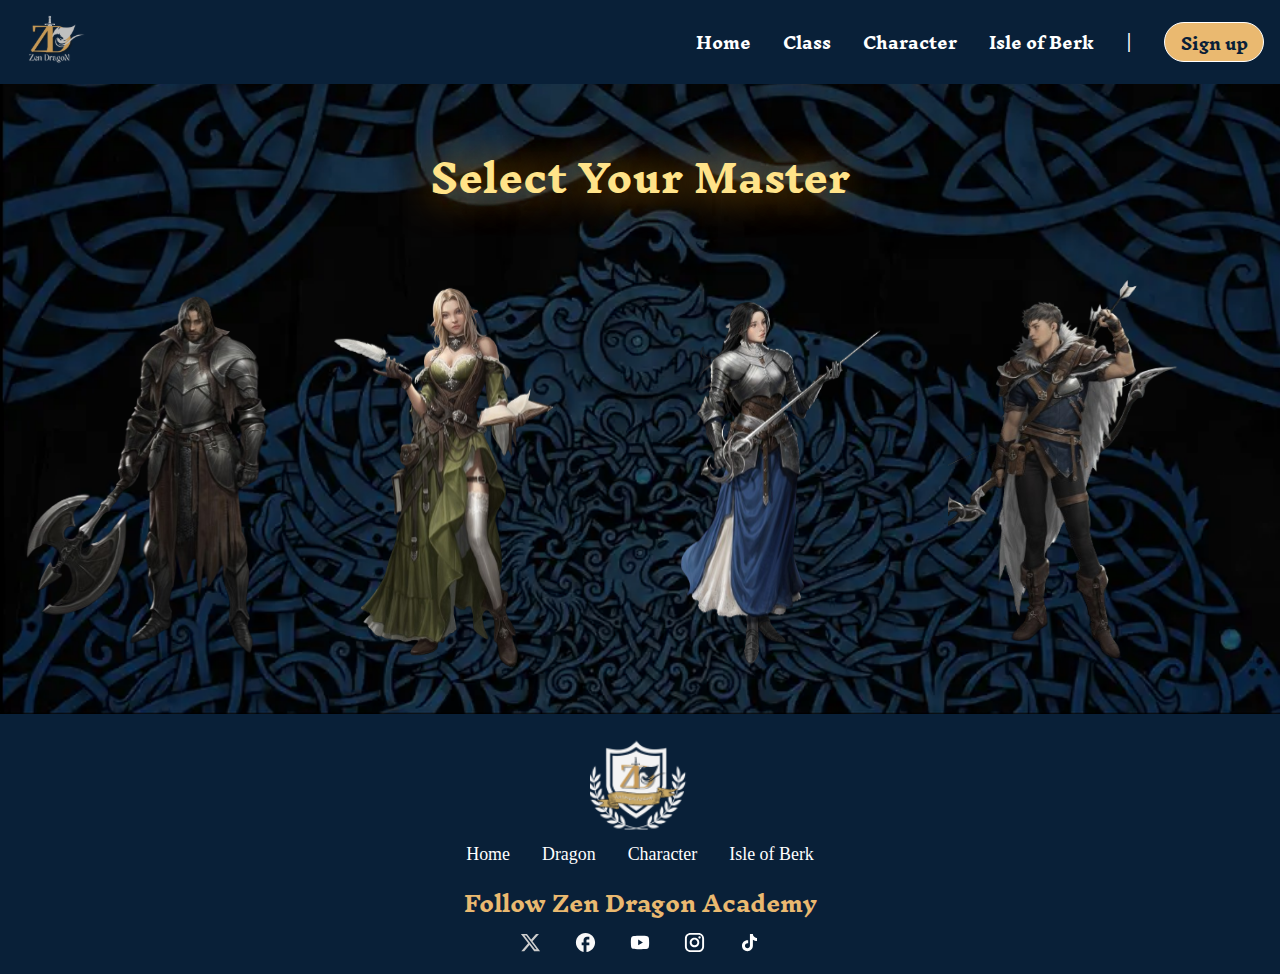
==== commit 55ab7997: "init" ====
--- a/character/index.html
+++ b/character/index.html
@@ -7,6 +7,7 @@
     <link rel="stylesheet" href="style.css">
 </head>
 <body>
+
     <nav>
         <div class="logo">
           <img src="../asset/logo_navbar.svg" alt="Zen-Dragon-logo" />
@@ -38,42 +39,46 @@
         </ul>
       </nav>
     <main>
-        <div class="grid-besar">
-            <h1 class="h1-judul">Select Your Master</h1>
-            <div class="char2">
-                <div class="char" id="maskparent" onclick="showDescription(0)">
-                    <img src="../asset/char1.svg" id="mask" alt="" class="img-char">
-                </div>
-                <div class="char" id="maskparent" onclick="showDescription(1)">
-                    <img src="../asset/char2.svg" id="mask" alt="" class="img-char">
-                </div>
-                <div class="char" id="maskparent" onclick="showDescription(2)">
-                    <img src="../asset/char3.svg" id="mask" alt="" class="img-char">
-                </div>
-                <div class="char" id="maskparent" onclick="showDescription(3)">
-                    <img src="../asset/char4.svg" id="mask" alt="" class="img-char">
+        <div class="container">
+            <div class="bg-img">
+                <img src="../asset/char.webp">
+            </div>
+            <div class="grid-besar">
+                <h1 class="h1-judul">Select Your Master</h1>
+                <div class="char2">
+                    <div class="char" id="maskparent" onclick="showDescription(0)">
+                        <img src="../asset/char1.svg" id="mask" alt="" class="img-char">
+                    </div>
+                    <div class="char" id="maskparent" onclick="showDescription(1)">
+                        <img src="../asset/char2.svg" id="mask" alt="" class="img-char">
+                    </div>
+                    <div class="char" id="maskparent" onclick="showDescription(2)">
+                        <img src="../asset/char3.svg" id="mask" alt="" class="img-char">
+                    </div>
+                    <div class="char" id="maskparent" onclick="showDescription(3)">
+                        <img src="../asset/char4.svg" id="mask" alt="" class="img-char">
+                    </div>
                 </div>
             </div>
-        </div>
-        <div class="grid-desc" id="desc0" style="display: none;">
-            <div class="grid1">
+            <div class="grid-desc" id="desc0" style="display: none;">
+                <div class="grid1">
                 <img src="../asset/Warrior.webp" alt="" class="img-desc">
                 <h1 class="h1-desc">Grim Stonecleaver</h1>
                 <h3 class="h3-desc">As a skilled and well-trained axe wielder, Grim possesses extraordinary physical strength and mastery over various battle techniques using his axe. He also boasts formidable resilience, allowing him to endure in high-pressure combat situations.</h2>
                 </div>
-            <div class="grid2">
-                <img src="../asset/warriorb.webp" alt="" class="img-char-desc">
+                <div class="grid2">
+                    <img src="../asset/warriorb.webp" alt="" class="img-char-desc">
+                </div>
             </div>
-        </div>
-        <div class="grid-desc" id="desc1" style="display: none;">
-            <div class="grid1">
-                <img src="../asset/Mage.webp" alt="" class="img-desc">
-                <h1 class="h1-desc">Selena Frostwind</h1>
-                <h3 class="h3-desc">As a skilled sorceress, Selena has access to various types of magic, ranging from elemental spells to illusion magic. She possesses exceptional proficiency in manipulating magical energies and harnessing the power of nature.</h2>
-                </div>
-            <div class="grid2">
-                <img src="../asset/elrf.webp" alt="" class="img-char-desc" id="char">
-            </div>
+            <div class="grid-desc" id="desc1" style="display: none;">
+                <div class="grid1">
+                    <img src="../asset/Mage.webp" alt="" class="img-desc">
+                    <h1 class="h1-desc">Selena Frostwind</h1>
+                    <h3 class="h3-desc">As a skilled sorceress, Selena has access to various types of magic, ranging from elemental spells to illusion magic. She possesses exceptional proficiency in manipulating magical energies and harnessing the power of nature.</h2>
+                    </div>
+                    <div class="grid2">
+                        <img src="../asset/elrf.webp" alt="" class="img-char-desc" id="char">
+                    </div>
         </div>
         <div class="grid-desc" id="desc2" style="display: none;">
             <div class="grid1">
@@ -81,33 +86,34 @@
                 <h1 class="h1-desc">Lyra Stormblade</h1>
                 <h3 class="h3-desc">As a proficient swordswoman, Lyra masters various martial techniques and battle strategies. Her speed and precision in movement make her unmatched in one-on-one combat.</h2>
                 </div>
-            <div class="grid2">
-                <img src="../asset/guardianb.webp" alt="" class="img-char-desc">
+                <div class="grid2">
+                    <img src="../asset/guardianb.webp" alt="" class="img-char-desc">
+                </div>
+            </div>
+            <div class="grid-desc" id="desc3" style="display:none;">
+                <div class="grid1">
+                    <img src="../asset/Archer.webp" alt="" class="img-desc">
+                    <h1 class="h1-desc">Thalgar Ironshield</h1>
+                    <h3 class="h3-desc">As a well-trained knight, Thalgar masters the art of martial combat and battle tactics. He also possesses extraordinary physical strength and formidable endurance.</h2>
+                </div>
+                <div class="grid2">
+                    <img src="../asset/artcher.webp" alt="" class="img-char-desc">
+                </div>
             </div>
         </div>
-        <div class="grid-desc" id="desc3" style="display:none;">
-            <div class="grid1">
-                <img src="../asset/Archer.webp" alt="" class="img-desc">
-                <h1 class="h1-desc">Thalgar Ironshield</h1>
-                <h3 class="h3-desc">As a well-trained knight, Thalgar masters the art of martial combat and battle tactics. He also possesses extraordinary physical strength and formidable endurance.</h2>
-                </div>
-            <div class="grid2">
-                <img src="../asset/artcher.webp" alt="" class="img-char-desc">
-            </div>
-        </div>
-    </main>
-    <footer>
-        <img src="../asset/logo_footer.svg" alt="">
-        <ul class="ul-footer">
-            <li class="li-footer">
-                <a href="../main_page/main_page.html" class="a-footer">Home</a>
-            </li>
-            <li class="li-footer">
-                <a href="../class/dragon.html" class="a-footer">Dragon</a>
-            </li>
-            <li class="li-footer">
-                <a href="../character/index.html" class="a-footer">Character</a>
-            </li>
+        </main>
+        <footer>
+            <img src="../asset/logo_footer.svg" alt="">
+            <ul class="ul-footer">
+                <li class="li-footer">
+                    <a href="../main_page/main_page.html" class="a-footer">Home</a>
+                </li>
+                <li class="li-footer">
+                    <a href="../class/dragon.html" class="a-footer">Dragon</a>
+                </li>
+                <li class="li-footer">
+                    <a href="../character/index.html" class="a-footer">Character</a>
+                </li>
             <li class="li-footer">
                 <a href="../isle/index.html" class="a-footer">Isle of Berk</a>
             </li>
--- a/character/style.css
+++ b/character/style.css
@@ -63,8 +63,9 @@
   
   nav ul #sign-up a{
     color: #092038;
-  }
-  nav ul #sign-up {
+    padding: 0;
+}
+nav ul #sign-up {
     border: 1.5px solid #ffffff;
     border-radius: 20px;
     background-color: #EAB970;
@@ -94,21 +95,37 @@
     display: none;
     margin: 3vw;
   }
-
-main {
-    background-color: black;
-    padding-top: 7rem;
-    background-position: 0px 1px;
-    background-image: url(../asset/char.webp);
-    background-repeat: no-repeat;
-    background-size: cover;
+main{
+    position: relative;
+    display: block;
+}
+
+.container{
+    top: 0;
+    /* z-index: -100; */
+    display: block;
+    position: relative;
+}
+
+.bg-img {
+    position: absolute;
+    height: 100%;
+    width: 100%;
+    z-index: -1;
+}
+
+.bg-img img{
+    width: 100%;
+    height: 100%;
+    object-fit: cover;
 }
 
 .grid-besar{
     /* border: 2px white solid; */
-    height: 100vh;
+    height: 100%;
     /* background-color: white; */
-    width: 100vw;
+    width: 100%;
+    position: relative;
 }
 
 .char2{
@@ -135,17 +152,6 @@
 
 .h1-judul{
     font-size: 3vw;
-}
-
-.h1-judul:hover{
-text-shadow: 0px 0px 10px rgba(234, 185, 112, 0.32),
-1px 1px 16px rgba(234, 185, 112, 0.27),
-3px 3px 37px rgba(234, 185, 112, 0.23),
-5px 5px 66px rgba(234, 185, 112, 0.18),
-8px 8px 103px rgba(234, 185, 112, 0.14),
-12px 12px 148px rgba(234, 185, 112, 0.09),
-16px 16px 202px rgba(234, 185, 112, 0.05);
-cursor: pointer;
 }
 
 .char:hover{
@@ -170,7 +176,7 @@
     /* grid-template-columns: 1.5fr 1fr; */
     padding: 20px; 
     max-width: 100% ;
-    height: 100vh;
+    height: 100%;
 }
 
 .h1-desc{
@@ -192,9 +198,11 @@
     scroll-behavior: smooth;
 }
 .h1-judul{
+    padding-top: 10% ;
     font-family: 'inknut';
     text-align: center;
-    color: #EAB970;
+    color: #ffe389;
+    text-shadow: 0 0 40px #c97c08;
 }
 
 .h1-desc{
@@ -309,10 +317,6 @@
 
 .img-sosmed{
     width: 6%;
-}
-
-.img-desc{
-    width: 1vw;
 }
 
 @media screen and (min-width:540px) and (max-width: 1024px) {
@@ -373,23 +377,24 @@
         text-align: center;
     }
 
-    main{
-        padding-top: 7rem;
-        background-repeat: no-repeat;
-        background-size: cover;
-    }
 
     .grid-besar{
-        height: 73.5vh;
-        display: flex;
-        flex-direction: column;
-        justify-content: center;
-        align-items: center;
-    }
-
+        height: fit-content;
+    }
+    
     .char2{
-        justify-content: center;
-        align-items: center;
+        display: flex;
+        flex-direction: column;
+        justify-content: center;
+        align-items: center;
+    }
+
+    .img-desc{
+        width: 2vw;
+    }
+
+    main {
+        height: 100%;
     }
 
     .grid-desc{
@@ -397,8 +402,8 @@
         flex-direction: column;
         /* background-color: rgb(255, 0, 0); */
         padding:10px;
-        height: 90vh;
-        max-height: 107vh;
+        height: 100%;
+        /* max-height: 107vh; */
         justify-content: center;
         align-items: center;
     }
@@ -508,32 +513,34 @@
       text-align: center;
     }
 
-    main{
-        padding-top: 7rem;
-        background-repeat: no-repeat;
-        background-size: cover;
-    }
 
     .h1-judul{
-        padding-top: 2rem;
+        padding-top: 20%;
         font-size: 20px;
     }
 
+    .char2{
+        display: flex;
+        flex-direction: column;
+        height: fit-content;
+        justify-content: center;
+        align-items: center;
+    }
+
     .grid-besar{
-        height: 60vh;
-        max-height: 100vh;
-        display: flex;
-        flex-direction: column;
-        justify-content: center;
-        align-items: center;
+        height: fit-content;
+        /* max-height: 100vh;
+        display: flex;
+        flex-direction: column;
+        justify-content: center;
+        align-items: center; */
     }
     .grid-desc{
         display: flex;
         flex-direction: column;
-        /* background-color: rgb(255, 0, 0); */
         padding:10px;
-        height: 90vh;
-        max-height: 107vh;
+        height: fit-content;
+        max-height: fit-content;
         justify-content: center;
         align-items: center;
     }
@@ -564,8 +571,12 @@
         align-items: center;
     }
 
+    .img-char{
+        width: 25vw;
+    }
+
     .img-char-desc{
-        width: 40vw;
+        width: 50vw;
         max-width: 60vw;
         padding-top: 0;
     }
